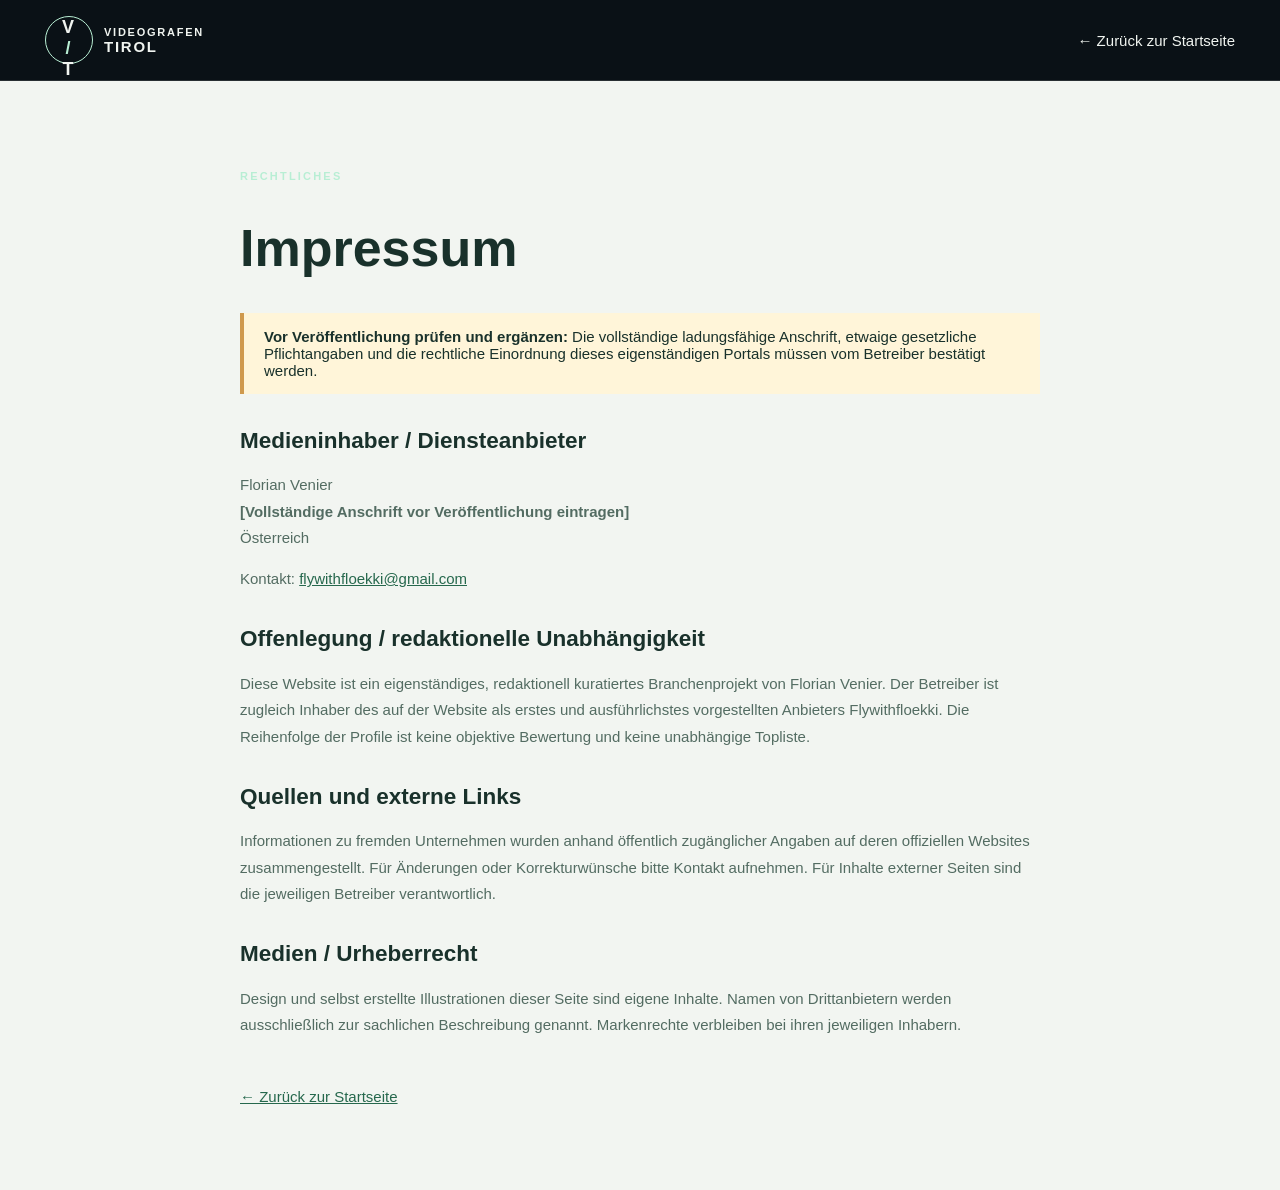
==== impressum.html @ 3fa78813 "Add draft legal notice" ====
<!doctype html><html lang="de-AT"><head><meta charset="utf-8"><meta name="viewport" content="width=device-width, initial-scale=1"><meta name="robots" content="noindex"><title>Impressum – Videografen Tirol</title><link rel="icon" href="assets/favicon.svg" type="image/svg+xml"><link rel="stylesheet" href="styles.css"></head><body><header class="site-header"><div class="container nav"><a class="brand" href="index.html"><span class="brand-mark">V<span class="brand-slash">/</span>T</span><span>VIDEOGRAFEN<br><b>TIROL</b></span></a><a href="index.html">← Zurück zur Startseite</a></div></header><main class="legal"><div class="container"><span class="kicker">RECHTLICHES</span><h1>Impressum</h1><div class="legal-warning"><strong>Vor Veröffentlichung prüfen und ergänzen:</strong> Die vollständige ladungsfähige Anschrift, etwaige gesetzliche Pflichtangaben und die rechtliche Einordnung dieses eigenständigen Portals müssen vom Betreiber bestätigt werden.</div><h2>Medieninhaber / Diensteanbieter</h2><p>Florian Venier<br><strong>[Vollständige Anschrift vor Veröffentlichung eintragen]</strong><br>Österreich</p><p>Kontakt: <a href="mailto:flywithfloekki@gmail.com">flywithfloekki@gmail.com</a></p><h2>Offenlegung / redaktionelle Unabhängigkeit</h2><p>Diese Website ist ein eigenständiges, redaktionell kuratiertes Branchenprojekt von Florian Venier. Der Betreiber ist zugleich Inhaber des auf der Website als erstes und ausführlichstes vorgestellten Anbieters Flywithfloekki. Die Reihenfolge der Profile ist keine objektive Bewertung und keine unabhängige Topliste.</p><h2>Quellen und externe Links</h2><p>Informationen zu fremden Unternehmen wurden anhand öffentlich zugänglicher Angaben auf deren offiziellen Websites zusammengestellt. Für Änderungen oder Korrekturwünsche bitte Kontakt aufnehmen. Für Inhalte externer Seiten sind die jeweiligen Betreiber verantwortlich.</p><h2>Medien / Urheberrecht</h2><p>Design und selbst erstellte Illustrationen dieser Seite sind eigene Inhalte. Namen von Drittanbietern werden ausschließlich zur sachlichen Beschreibung genannt. Markenrechte verbleiben bei ihren jeweiligen Inhabern.</p><a class="back-link" href="index.html">← Zurück zur Startseite</a></div></main></body></html>
---- styles.css ----
:root{--bg:#0b1217;--panel:#142228;--ink:#f0f4f0;--muted:#9aacae;--line:#2c3d42;--accent:#b8eed4;--max:1190px}*{box-sizing:border-box}html{scroll-behavior:smooth;scroll-padding-top:90px}body{margin:0;background:var(--bg);color:var(--ink);font:15px Arial,Helvetica,sans-serif}a{color:inherit;text-decoration:none}button{font:inherit}p{line-height:1.75}.container{width:min(var(--max),calc(100% - 48px));margin:auto}.skip{position:absolute;left:-9999px}.skip:focus{left:12px}.site-header{position:sticky;top:0;z-index:20;background:#0b1217f2;border-bottom:1px solid #ffffff20}.nav{height:80px;display:flex;align-items:center;justify-content:space-between;gap:20px}.brand{display:flex;align-items:center;gap:11px;font-size:11px;letter-spacing:.16em;font-weight:bold}.brand b{font-size:15px}.brand-mark{display:grid;place-items:center;width:48px;height:48px;border:1px solid var(--accent);border-radius:50%;font-size:18px}.brand-slash{color:var(--accent)}.nav-links{display:flex;gap:28px;font-size:13px}.nav-cta{border:1px solid #688779;border-radius:4px;padding:13px 18px;font-size:12px}.menu-toggle,.mobile-menu{display:none}.hero{position:relative;overflow:hidden;background:radial-gradient(ellipse at 70% 35%,#23413f,#101c22 48%,#0b1217 80%);min-height:650px}.hero-grid{position:absolute;inset:0;opacity:.09;background-image:linear-gradient(#fff 1px,transparent 1px),linear-gradient(90deg,#fff 1px,transparent 1px);background-size:90px 90px}.mountain-art{position:absolute;left:15%;right:-10%;bottom:0;height:480px;opacity:.8}.mountain-art svg{width:100%;height:100%}.hero-content{position:relative;padding:115px 0 65px}.eyebrow,.kicker{color:var(--accent);font-size:11px;letter-spacing:.2em;font-weight:bold}.pulse-dot{display:inline-block;background:var(--accent);width:7px;height:7px;border-radius:50%;margin-right:8px}.hero h1{font-size:clamp(46px,6.5vw,90px);line-height:1.06;letter-spacing:-.065em;margin:28px 0 20px}.hero h1 span,.featured h3 span{color:var(--accent)}.hero-content>p{max-width:550px;color:#c6d6d4;font-size:17px}.hero-actions,.feature-actions{display:flex;flex-wrap:wrap;gap:14px;margin-top:30px}.btn{display:inline-flex;align-items:center;gap:20px;padding:16px 22px;border-radius:4px;font-size:12px;font-weight:800}.btn-primary{background:var(--accent);color:#10211f}.btn-ghost{border:1px solid #668078}.hero-foot{display:flex;align-items:center;gap:18px;margin-top:85px;color:#9caeac;font-size:10px;letter-spacing:.14em}.hero-line{width:40px;height:1px;background:var(--accent)}.hero-side{position:absolute;right:24px;top:50%;writing-mode:vertical-rl;color:#a1b5b7;font-size:10px}.section-pad{padding:90px 0}.intro-section,.faq{background:#f3f5f1;color:#192d2e}.section-heading{display:flex;align-items:end;justify-content:space-between;gap:35px;margin-bottom:36px}.section-heading h2,.guide h2,.faq h2{font-size:clamp(33px,4.2vw,56px);letter-spacing:-.055em;line-height:1.15;margin:15px 0}.section-heading h2 em,.guide h2 em,.faq h2 em{color:#60917e;font-style:normal}.section-heading>p{max-width:360px;color:#657976}.intro-section .kicker,.guide .kicker,.faq .kicker{color:#538f7b}.editor-note{display:flex;gap:14px;padding:17px;background:#e6eee8;border:1px solid #ccd9d1;border-radius:6px;margin-bottom:25px}.editor-note p{margin:0;font-size:12px;color:#556765}.note-icon{font-weight:bold}.filter-bar,.tag-set,.mini-tags{display:flex;flex-wrap:wrap;gap:8px;margin:20px 0}.filter{background:transparent;border:1px solid #cbd6ce;color:#37534c;border-radius:3px;padding:10px 14px;font-size:12px;cursor:pointer}.filter.active,.filter:hover{background:#193c35;color:white}.featured{display:grid;grid-template-columns:.93fr 1.07fr;background:#112026;color:#ecf3ef;border-radius:9px;overflow:hidden}.featured[hidden],.provider[hidden],.no-results[hidden]{display:none}.featured-visual{position:relative;background:radial-gradient(ellipse at 48% 36%,#3c665e,#182d32 58%,#0d1c23);padding:25px;display:flex;align-items:center;justify-content:center;min-height:620px}.visual-frame{border:1px solid #91bbaa52;min-height:470px;width:100%;display:grid;place-items:center;position:relative}.camera-icon{width:min(85%,430px);filter:drop-shadow(0 25px 30px #0007)}.frame-top{position:absolute;top:22px;left:24px;font-size:10px;letter-spacing:.14em}.frame-bottom{position:absolute;bottom:22px;left:24px;right:24px;display:flex;justify-content:space-between;align-items:end;font-size:11px}.frame-bottom span:first-child{font-size:29px;font-weight:bold}.visual-caption{position:absolute;bottom:13px;left:25px;font-size:9px;letter-spacing:.15em}.featured-copy{padding:45px 43px}.featured-top{display:flex;justify-content:space-between;gap:10px;flex-wrap:wrap;font-size:10px}.featured-tag{color:var(--accent);font-weight:800;letter-spacing:.14em}.featured h3{font-size:clamp(40px,5vw,65px);letter-spacing:-.06em;margin:25px 0 6px}.featured-lead{font-size:18px;font-weight:bold}.featured-copy>p:not(.featured-lead){font-size:13px;color:#bfd0ca}.tag-set span{font-size:10px;padding:7px 9px;border:1px solid #3e5c5b;border-radius:3px}.feature-stat-grid{display:grid;grid-template-columns:repeat(3,1fr);gap:10px;padding:22px 0;border-top:1px solid #365052;border-bottom:1px solid #365052;margin:20px 0}.feature-stat-grid b{display:block;color:var(--accent);font-size:27px}.feature-stat-grid small{display:block;font-size:10px;color:#a6bfba}.references>span{font-size:10px;color:#9bbab1}.references>div{margin-top:10px;font-size:12px}.text-link{color:var(--accent);font-weight:bold;font-size:12px}.footnote{font-size:10px;color:#91a9a3}.other-heading{display:flex;justify-content:space-between;align-items:baseline;gap:20px;margin:60px 0 20px}.other-heading h3{font-size:28px}.other-heading p{font-size:11px;color:#718b82}.provider-grid{display:grid;grid-template-columns:repeat(3,1fr);gap:18px}.provider{background:white;padding:27px;border-radius:7px;display:flex;flex-direction:column;min-height:330px;border:1px solid #dce3dd}.provider-header{display:flex;align-items:center;justify-content:space-between;font-size:10px;color:#729086}.provider-symbol{width:56px;height:56px;border-radius:50%;background:#e7f1eb;display:grid;place-items:center;font-size:25px;color:#2c5e4a}.provider h4{font-size:25px;letter-spacing:-.04em;margin:22px 0 7px}.provider p{font-size:13px;color:#6c7d79}.mini-tags{margin-top:auto}.mini-tags span{background:#edf3ee;color:#526f61;font-size:10px;padding:6px 9px}.provider>a{border-top:1px solid #ddd;padding-top:15px;font-size:12px;color:#254f40;font-weight:bold}.services{background:#112026}.service-grid{display:grid;grid-template-columns:repeat(4,1fr);gap:1px;background:#334c4d}.service-card{background:#14262b;padding:30px 25px;min-height:260px}.service-num{font-size:10px;color:#87aa9b}.service-icon{display:block;color:var(--accent);font-size:50px;margin:16px 0}.service-card h3{font-size:17px}.service-card p{color:#9aafab;font-size:12px}.guide{background:#e1e9e2;color:#1d3431}.guide-layout,.faq-layout{display:grid;grid-template-columns:1fr 1.2fr;gap:70px}.guide-steps>div{display:flex;gap:25px;padding:20px 0;border-bottom:1px solid #b4c6ba}.guide-steps h3{margin:0}.guide-steps p{font-size:13px;color:#65786d}.faq-list details{border-bottom:1px solid #cbd9d2;padding:18px 0}.faq-list summary{font-weight:bold;cursor:pointer;display:flex;justify-content:space-between}.faq-list p{font-size:13px;color:#667973}.footer{background:#091014}.footer-main{display:grid;grid-template-columns:2fr 1fr 1fr;gap:40px;padding:70px 0}.footer-main p,.footer-bottom{font-size:12px;color:#8ca29d}.footer-main>div:not(:first-child){display:flex;flex-direction:column;gap:15px;font-size:12px}.footer-main>div:not(:first-child)>span{font-weight:bold;color:var(--accent)}.footer-bottom{border-top:1px solid #243637;padding:20px 0;display:flex;justify-content:space-between}.legal{background:#f2f5f1;color:#19312b;min-height:70vh;padding:85px 0}.legal .container{max-width:800px}.legal h1{font-size:52px}.legal h2{margin-top:34px}.legal p{color:#536c62}.legal a{color:#26684d;text-decoration:underline}.legal-warning{background:#fff5d9;border-left:4px solid #cf994d;padding:15px 20px}.legal .back-link{display:inline-block;margin-top:35px}@media(max-width:760px){.container{width:calc(100% - 36px)}.nav{height:70px}.nav-links,.nav-cta{display:none}.menu-toggle{display:block;background:transparent;border:1px solid #6d8d7d;color:white;padding:5px 11px;border-radius:4px}.mobile-menu:not([hidden]){display:flex;flex-direction:column;padding:14px 20px;gap:13px}.hero{min-height:610px}.hero-content{padding:90px 0 35px}.hero h1{font-size:clamp(43px,10vw,68px)}.hero-foot{margin-top:60px}.hero-side{display:none}.mountain-art{left:0;right:-100%;height:400px}.section-pad{padding:65px 0}.section-heading,.other-heading{display:block}.featured{grid-template-columns:1fr}.featured-visual{min-height:320px}.visual-frame{min-height:260px}.featured-copy{padding:30px 24px}.provider-grid,.service-grid,.guide-layout,.faq-layout{grid-template-columns:1fr;gap:15px}.footer-main{grid-template-columns:1fr 1fr}.footer-main>div:first-child{grid-column:1/-1}.footer-bottom{display:block}.hero-content>p{font-size:14px}}
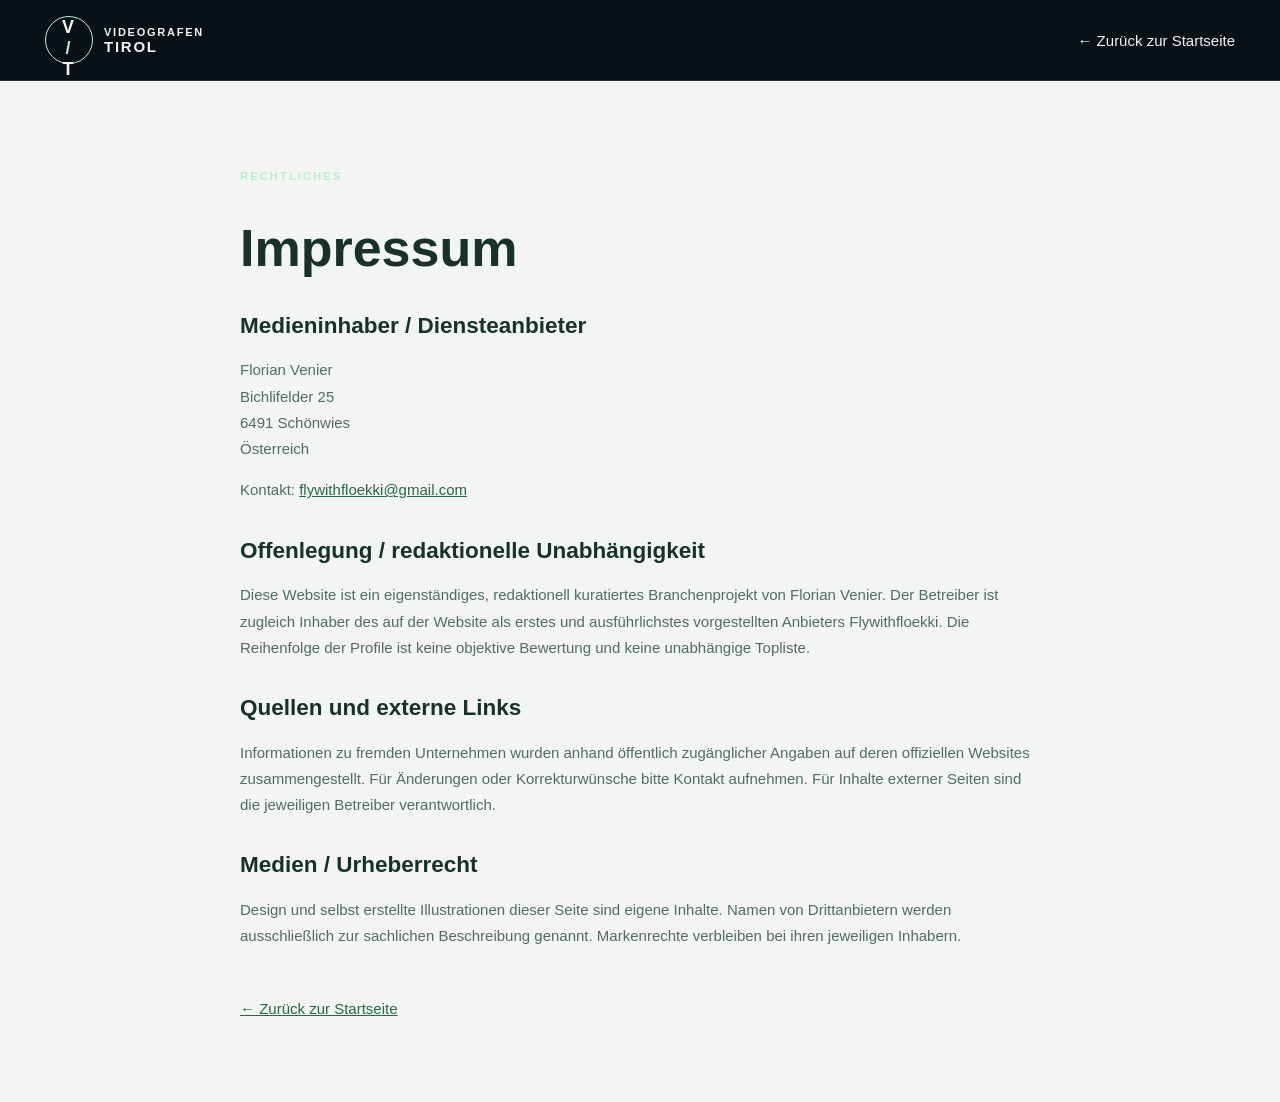
==== commit da7c02dc: "Set verified operator address on impressum.html" ====
--- a/impressum.html
+++ b/impressum.html
@@ -1 +1 @@
-<!doctype html><html lang="de-AT"><head><meta charset="utf-8"><meta name="viewport" content="width=device-width, initial-scale=1"><meta name="robots" content="noindex"><title>Impressum – Videografen Tirol</title><link rel="icon" href="assets/favicon.svg" type="image/svg+xml"><link rel="stylesheet" href="styles.css"></head><body><header class="site-header"><div class="container nav"><a class="brand" href="index.html"><span class="brand-mark">V<span class="brand-slash">/</span>T</span><span>VIDEOGRAFEN<br><b>TIROL</b></span></a><a href="index.html">← Zurück zur Startseite</a></div></header><main class="legal"><div class="container"><span class="kicker">RECHTLICHES</span><h1>Impressum</h1><div class="legal-warning"><strong>Vor Veröffentlichung prüfen und ergänzen:</strong> Die vollständige ladungsfähige Anschrift, etwaige gesetzliche Pflichtangaben und die rechtliche Einordnung dieses eigenständigen Portals müssen vom Betreiber bestätigt werden.</div><h2>Medieninhaber / Diensteanbieter</h2><p>Florian Venier<br><strong>[Vollständige Anschrift vor Veröffentlichung eintragen]</strong><br>Österreich</p><p>Kontakt: <a href="mailto:flywithfloekki@gmail.com">flywithfloekki@gmail.com</a></p><h2>Offenlegung / redaktionelle Unabhängigkeit</h2><p>Diese Website ist ein eigenständiges, redaktionell kuratiertes Branchenprojekt von Florian Venier. Der Betreiber ist zugleich Inhaber des auf der Website als erstes und ausführlichstes vorgestellten Anbieters Flywithfloekki. Die Reihenfolge der Profile ist keine objektive Bewertung und keine unabhängige Topliste.</p><h2>Quellen und externe Links</h2><p>Informationen zu fremden Unternehmen wurden anhand öffentlich zugänglicher Angaben auf deren offiziellen Websites zusammengestellt. Für Änderungen oder Korrekturwünsche bitte Kontakt aufnehmen. Für Inhalte externer Seiten sind die jeweiligen Betreiber verantwortlich.</p><h2>Medien / Urheberrecht</h2><p>Design und selbst erstellte Illustrationen dieser Seite sind eigene Inhalte. Namen von Drittanbietern werden ausschließlich zur sachlichen Beschreibung genannt. Markenrechte verbleiben bei ihren jeweiligen Inhabern.</p><a class="back-link" href="index.html">← Zurück zur Startseite</a></div></main></body></html>+<!doctype html><html lang="de-AT"><head><meta charset="utf-8"><meta name="viewport" content="width=device-width, initial-scale=1"><meta name="robots" content="noindex"><title>Impressum – Videografen Tirol</title><link rel="icon" href="assets/favicon.svg" type="image/svg+xml"><link rel="stylesheet" href="styles.css"></head><body><header class="site-header"><div class="container nav"><a class="brand" href="index.html"><span class="brand-mark">V<span class="brand-slash">/</span>T</span><span>VIDEOGRAFEN<br><b>TIROL</b></span></a><a href="index.html">← Zurück zur Startseite</a></div></header><main class="legal"><div class="container"><span class="kicker">RECHTLICHES</span><h1>Impressum</h1><h2>Medieninhaber / Diensteanbieter</h2><p>Florian Venier<br>Bichlifelder 25<br>6491 Schönwies<br>Österreich</p><p>Kontakt: <a href="mailto:flywithfloekki@gmail.com">flywithfloekki@gmail.com</a></p><h2>Offenlegung / redaktionelle Unabhängigkeit</h2><p>Diese Website ist ein eigenständiges, redaktionell kuratiertes Branchenprojekt von Florian Venier. Der Betreiber ist zugleich Inhaber des auf der Website als erstes und ausführlichstes vorgestellten Anbieters Flywithfloekki. Die Reihenfolge der Profile ist keine objektive Bewertung und keine unabhängige Topliste.</p><h2>Quellen und externe Links</h2><p>Informationen zu fremden Unternehmen wurden anhand öffentlich zugänglicher Angaben auf deren offiziellen Websites zusammengestellt. Für Änderungen oder Korrekturwünsche bitte Kontakt aufnehmen. Für Inhalte externer Seiten sind die jeweiligen Betreiber verantwortlich.</p><h2>Medien / Urheberrecht</h2><p>Design und selbst erstellte Illustrationen dieser Seite sind eigene Inhalte. Namen von Drittanbietern werden ausschließlich zur sachlichen Beschreibung genannt. Markenrechte verbleiben bei ihren jeweiligen Inhabern.</p><a class="back-link" href="index.html">← Zurück zur Startseite</a></div></main></body></html>
